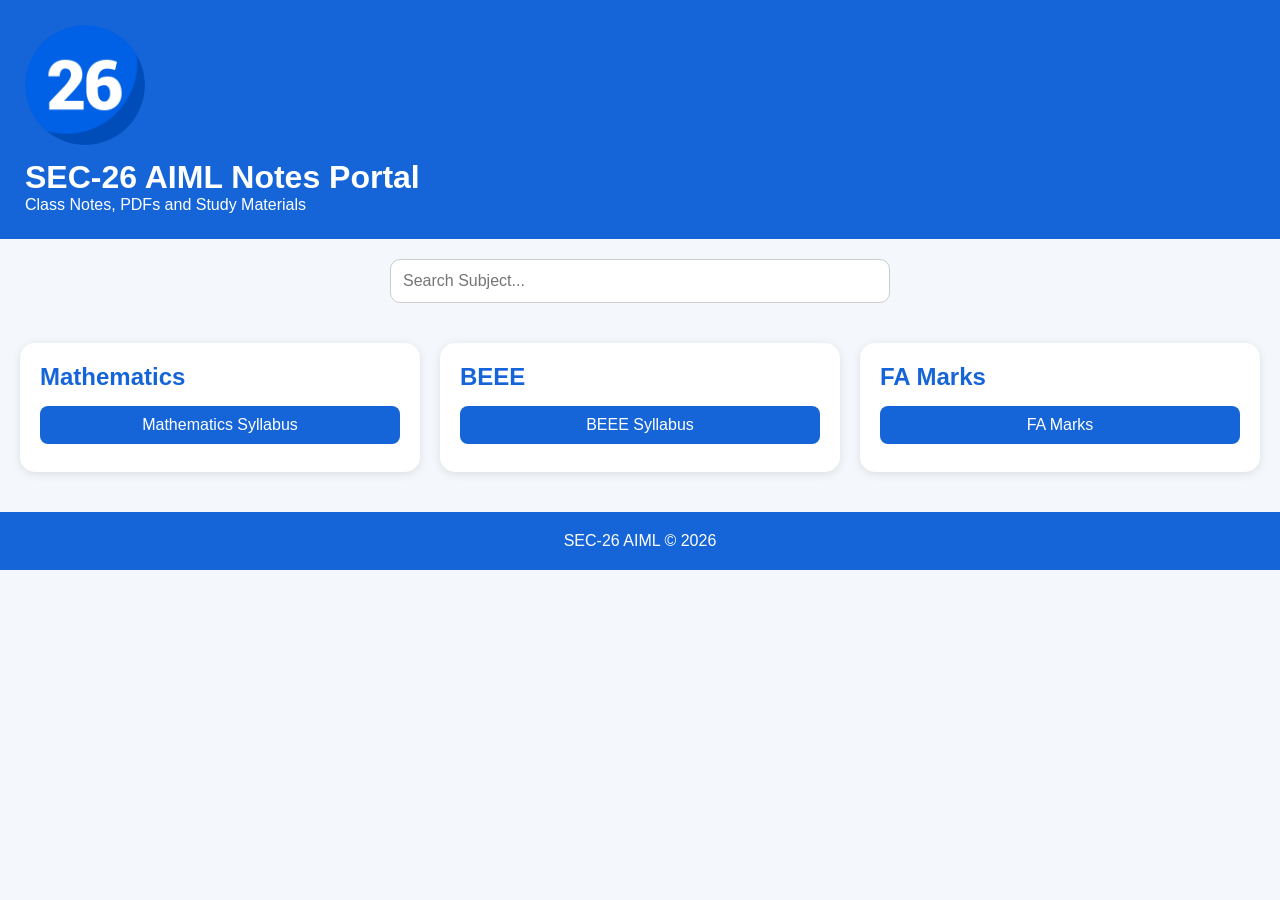
==== index.html @ 78f72f4c "Update index.html" ====
<!DOCTYPE html>
<html lang="en">
<head>
<meta charset="UTF-8">
<meta name="viewport" content="width=device-width, initial-scale=1.0">
<title>SEC-26 AIML Notes Portal</title>

<style>
*{
margin:0;
padding:0;
box-sizing:border-box;
font-family:Arial,sans-serif;
}

body{
background:#f4f7fc;
}

header{
background:#1565d8;
color:white;
text-align:left;
padding:25px;
}

.logo{
width:120px;
height:120px;
border-radius:50%;
margin-bottom:10px;
}

.search-box{
text-align:center;
margin:20px;
}

.search-box input{
width:80%;
max-width:500px;
padding:12px;
font-size:16px;
border-radius:10px;
border:1px solid #ccc;
}

.container{
display:grid;
grid-template-columns:repeat(auto-fit,minmax(280px,1fr));
gap:20px;
padding:20px;
}

.card{
background:white;
padding:20px;
border-radius:15px;
box-shadow:0 2px 10px rgba(0,0,0,0.1);
}

.card h2{
color:#1565d8;
margin-bottom:15px;
}

.card a{
display:block;
padding:10px;
margin:8px 0;
background:#1565d8;
color:white;
text-decoration:none;
border-radius:8px;
text-align:center;
}

.card a:hover{
background:#0d47a1;
}

footer{
text-align:center;
padding:20px;
background:#1565d8;
color:white;
margin-top:20px;
}
</style>

</head>
<body>

<header>
<img src="logo.png" class="logo">
<h1>SEC-26 AIML Notes Portal</h1>
<p>Class Notes, PDFs and Study Materials</p>
</header>

<div class="search-box">
<input type="text" id="search" placeholder="Search Subject...">
</div>

<div class="container">

<div class="card">
<h2>Mathematics</h2>
<a href="syllabus.pdf" target="_blank">
Mathematics Syllabus
</a>
</div>

<div class="card">
<h2>BEEE</h2>
<a href="BEEE%20SYLLABUS.pdf" target="_blank">
BEEE Syllabus
</a>
</div>

<div class="card">
<h2>FA Marks</h2>
<a href="FA%20MARKS.pdf" target="_blank">
FA Marks
</a>
</div>

</div>

<footer>
SEC-26 AIML © 2026
</footer>

<script>
const search=document.getElementById("search");

search.addEventListener("keyup",function(){
let filter=search.value.toLowerCase();
let cards=document.querySelectorAll(".card");

cards.forEach(card=>{
let text=card.innerText.toLowerCase();

if(text.includes(filter)){
card.style.display="block";
}
else{
card.style.display="none";
}
});
});
</script>

</body>
</html>
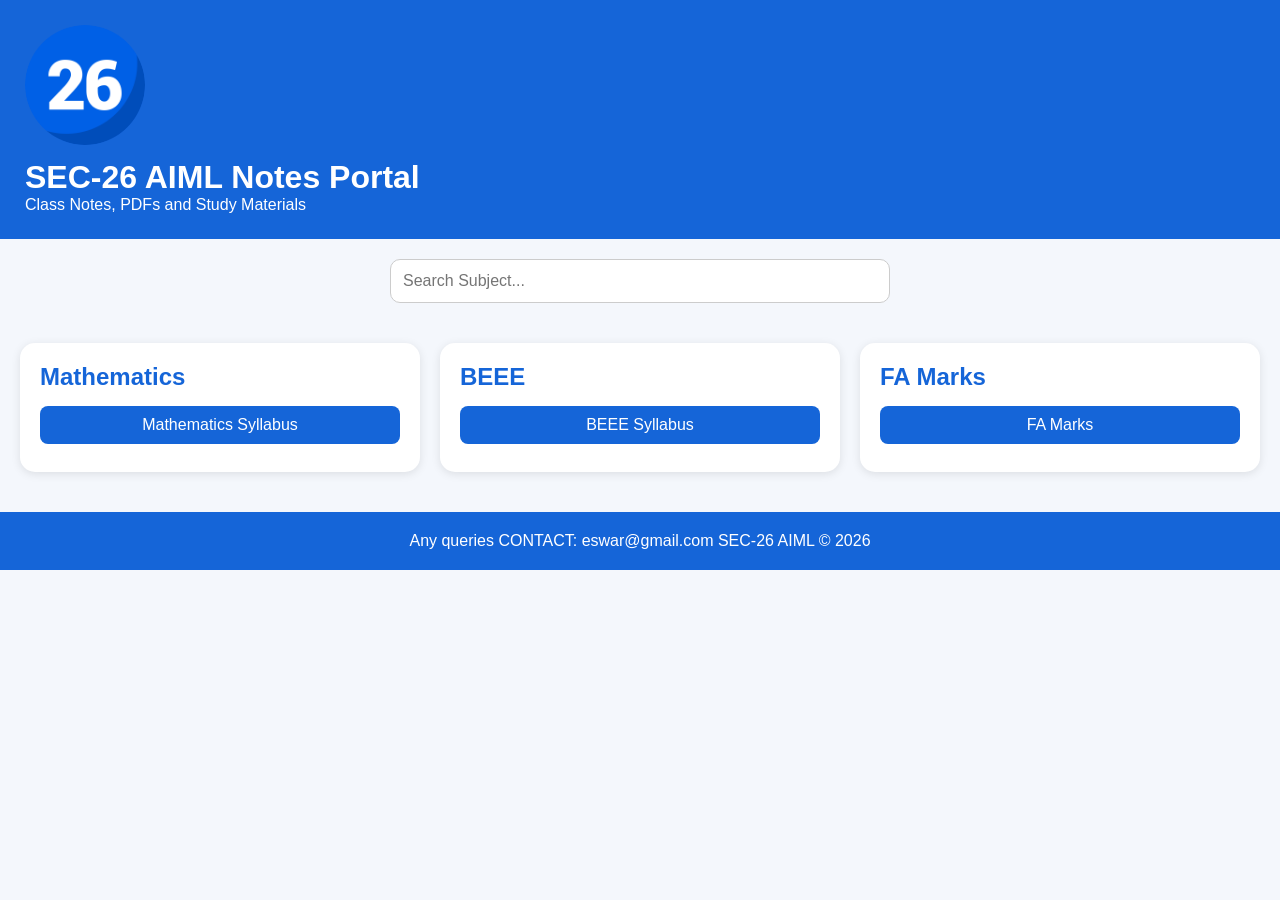
==== commit 2fee65b2: "Update index.html" ====
--- a/index.html
+++ b/index.html
@@ -127,6 +127,8 @@
 </div>
 
 <footer>
+Any queries
+CONTACT: eswar@gmail.com
 SEC-26 AIML © 2026
 </footer>
 
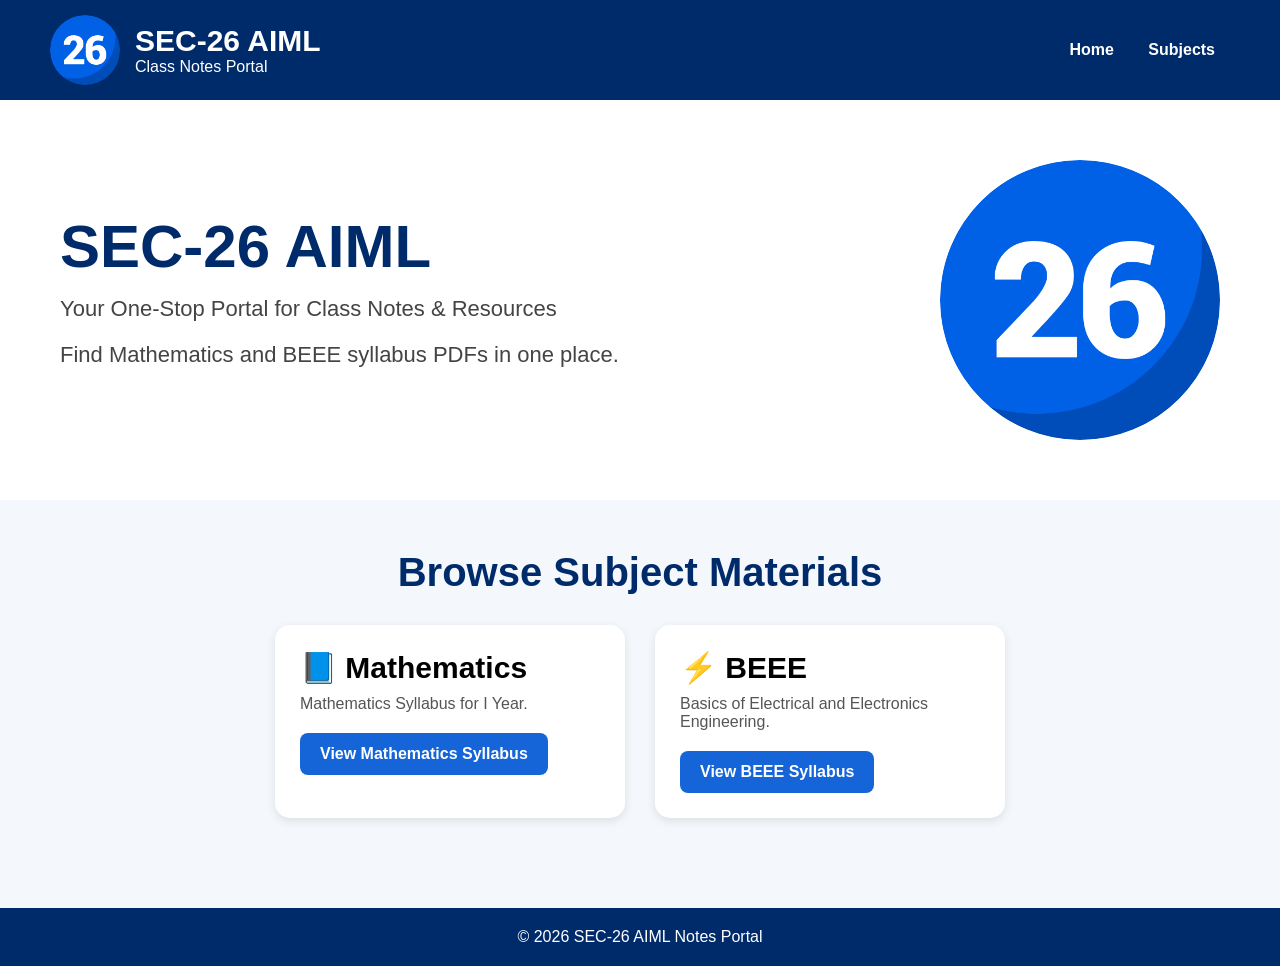
==== commit a78fb1c5: "Update index.html" ====
--- a/index.html
+++ b/index.html
@@ -18,139 +18,220 @@
 }
 
 header{
-background:#1565d8;
-color:white;
-text-align:left;
-padding:25px;
-}
-
-.logo{
-width:120px;
-height:120px;
+background:#002b6b;
+color:white;
+padding:15px 50px;
+display:flex;
+justify-content:space-between;
+align-items:center;
+}
+
+.logo-section{
+display:flex;
+align-items:center;
+gap:15px;
+}
+
+.logo-section img{
+width:70px;
+height:70px;
 border-radius:50%;
-margin-bottom:10px;
-}
-
-.search-box{
+}
+
+.logo-text h1{
+font-size:30px;
+}
+
+.logo-text p{
+font-size:16px;
+}
+
+nav a{
+color:white;
+text-decoration:none;
+margin:0 15px;
+font-weight:bold;
+}
+
+.hero{
+display:flex;
+justify-content:space-between;
+align-items:center;
+padding:60px;
+background:white;
+}
+
+.hero-text{
+max-width:600px;
+}
+
+.hero-text h2{
+font-size:60px;
+color:#002b6b;
+margin-bottom:15px;
+}
+
+.hero-text p{
+font-size:22px;
+color:#444;
+margin-bottom:20px;
+}
+
+.hero img{
+width:280px;
+border-radius:50%;
+}
+
+.subjects{
+padding:50px;
 text-align:center;
-margin:20px;
-}
-
-.search-box input{
-width:80%;
-max-width:500px;
-padding:12px;
-font-size:16px;
-border-radius:10px;
-border:1px solid #ccc;
-}
-
-.container{
-display:grid;
-grid-template-columns:repeat(auto-fit,minmax(280px,1fr));
-gap:20px;
-padding:20px;
+}
+
+.subjects h2{
+font-size:40px;
+color:#002b6b;
+margin-bottom:30px;
+}
+
+.cards{
+display:flex;
+gap:30px;
+justify-content:center;
+flex-wrap:wrap;
 }
 
 .card{
 background:white;
-padding:20px;
+width:350px;
+padding:25px;
 border-radius:15px;
-box-shadow:0 2px 10px rgba(0,0,0,0.1);
-}
-
-.card h2{
-color:#1565d8;
-margin-bottom:15px;
-}
-
-.card a{
-display:block;
-padding:10px;
-margin:8px 0;
+box-shadow:0 3px 10px rgba(0,0,0,0.1);
+text-align:left;
+}
+
+.card h3{
+font-size:30px;
+margin-bottom:10px;
+}
+
+.card p{
+margin-bottom:20px;
+color:#555;
+}
+
+.btn{
+display:inline-block;
 background:#1565d8;
 color:white;
+padding:12px 20px;
+border-radius:8px;
 text-decoration:none;
-border-radius:8px;
-text-align:center;
-}
-
-.card a:hover{
+font-weight:bold;
+}
+
+.btn:hover{
 background:#0d47a1;
 }
 
 footer{
+background:#002b6b;
+color:white;
 text-align:center;
 padding:20px;
-background:#1565d8;
-color:white;
+margin-top:40px;
+}
+
+@media(max-width:768px){
+
+header{
+flex-direction:column;
+gap:15px;
+}
+
+.hero{
+flex-direction:column;
+text-align:center;
+}
+
+.hero-text h2{
+font-size:40px;
+}
+
+.hero img{
 margin-top:20px;
 }
+}
 </style>
-
 </head>
+
 <body>
 
 <header>
-<img src="logo.png" class="logo">
-<h1>SEC-26 AIML Notes Portal</h1>
-<p>Class Notes, PDFs and Study Materials</p>
+<div class="logo-section">
+<img src="logo.png" alt="Logo">
+
+<div class="logo-text">
+<h1>SEC-26 AIML</h1>
+<p>Class Notes Portal</p>
+</div>
+</div>
+
+<nav>
+<a href="#">Home</a>
+<a href="#subjects">Subjects</a>
+</nav>
 </header>
 
-<div class="search-box">
-<input type="text" id="search" placeholder="Search Subject...">
-</div>
-
-<div class="container">
+<section class="hero">
+<div class="hero-text">
+<h2>SEC-26 AIML</h2>
+<p>Your One-Stop Portal for Class Notes & Resources</p>
+
+<p>
+Find Mathematics and BEEE syllabus PDFs in one place.
+</p>
+</div>
+
+<img src="logo.png" alt="Logo">
+</section>
+
+<section class="subjects" id="subjects">
+
+<h2>Browse Subject Materials</h2>
+
+<div class="cards">
 
 <div class="card">
-<h2>Mathematics</h2>
-<a href="syllabus.pdf" target="_blank">
-Mathematics Syllabus
+<h3>📘 Mathematics</h3>
+
+<p>
+Mathematics Syllabus for I Year.
+</p>
+
+<a class="btn" href="syllabus.pdf" target="_blank">
+View Mathematics Syllabus
 </a>
 </div>
 
 <div class="card">
-<h2>BEEE</h2>
-<a href="BEEE%20SYLLABUS.pdf" target="_blank">
-BEEE Syllabus
+<h3>⚡ BEEE</h3>
+
+<p>
+Basics of Electrical and Electronics Engineering.
+</p>
+
+<a class="btn" href="BEEE%20SYLLABUS.pdf" target="_blank">
+View BEEE Syllabus
 </a>
 </div>
 
-<div class="card">
-<h2>FA Marks</h2>
-<a href="FA%20MARKS.pdf" target="_blank">
-FA Marks
-</a>
-</div>
-
-</div>
+</div>
+
+</section>
 
 <footer>
-Any queries
-CONTACT: eswar@gmail.com
-SEC-26 AIML © 2026
+© 2026 SEC-26 AIML Notes Portal
 </footer>
-
-<script>
-const search=document.getElementById("search");
-
-search.addEventListener("keyup",function(){
-let filter=search.value.toLowerCase();
-let cards=document.querySelectorAll(".card");
-
-cards.forEach(card=>{
-let text=card.innerText.toLowerCase();
-
-if(text.includes(filter)){
-card.style.display="block";
-}
-else{
-card.style.display="none";
-}
-});
-});
-</script>
 
 </body>
 </html>
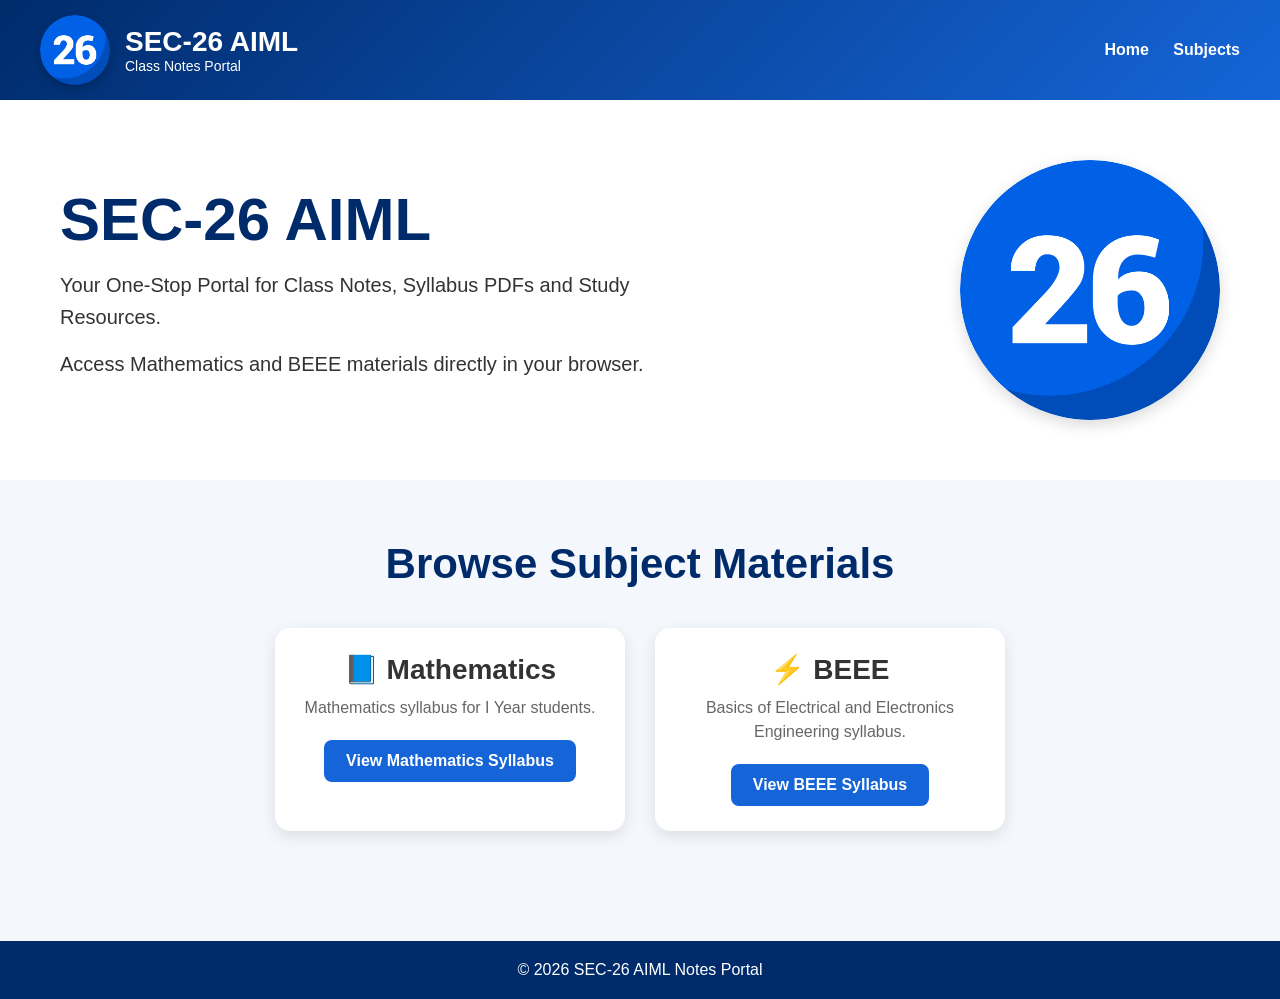
==== commit ba9b24ef: "Update index.html" ====
--- a/index.html
+++ b/index.html
@@ -4,233 +4,81 @@
 <meta charset="UTF-8">
 <meta name="viewport" content="width=device-width, initial-scale=1.0">
 <title>SEC-26 AIML Notes Portal</title>
-
-<style>
-*{
-margin:0;
-padding:0;
-box-sizing:border-box;
-font-family:Arial,sans-serif;
-}
-
-body{
-background:#f4f7fc;
-}
-
-header{
-background:#002b6b;
-color:white;
-padding:15px 50px;
-display:flex;
-justify-content:space-between;
-align-items:center;
-}
-
-.logo-section{
-display:flex;
-align-items:center;
-gap:15px;
-}
-
-.logo-section img{
-width:70px;
-height:70px;
-border-radius:50%;
-}
-
-.logo-text h1{
-font-size:30px;
-}
-
-.logo-text p{
-font-size:16px;
-}
-
-nav a{
-color:white;
-text-decoration:none;
-margin:0 15px;
-font-weight:bold;
-}
-
-.hero{
-display:flex;
-justify-content:space-between;
-align-items:center;
-padding:60px;
-background:white;
-}
-
-.hero-text{
-max-width:600px;
-}
-
-.hero-text h2{
-font-size:60px;
-color:#002b6b;
-margin-bottom:15px;
-}
-
-.hero-text p{
-font-size:22px;
-color:#444;
-margin-bottom:20px;
-}
-
-.hero img{
-width:280px;
-border-radius:50%;
-}
-
-.subjects{
-padding:50px;
-text-align:center;
-}
-
-.subjects h2{
-font-size:40px;
-color:#002b6b;
-margin-bottom:30px;
-}
-
-.cards{
-display:flex;
-gap:30px;
-justify-content:center;
-flex-wrap:wrap;
-}
-
-.card{
-background:white;
-width:350px;
-padding:25px;
-border-radius:15px;
-box-shadow:0 3px 10px rgba(0,0,0,0.1);
-text-align:left;
-}
-
-.card h3{
-font-size:30px;
-margin-bottom:10px;
-}
-
-.card p{
-margin-bottom:20px;
-color:#555;
-}
-
-.btn{
-display:inline-block;
-background:#1565d8;
-color:white;
-padding:12px 20px;
-border-radius:8px;
-text-decoration:none;
-font-weight:bold;
-}
-
-.btn:hover{
-background:#0d47a1;
-}
-
-footer{
-background:#002b6b;
-color:white;
-text-align:center;
-padding:20px;
-margin-top:40px;
-}
-
-@media(max-width:768px){
-
-header{
-flex-direction:column;
-gap:15px;
-}
-
-.hero{
-flex-direction:column;
-text-align:center;
-}
-
-.hero-text h2{
-font-size:40px;
-}
-
-.hero img{
-margin-top:20px;
-}
-}
-</style>
+<link rel="stylesheet" href="style.css">
 </head>
 
 <body>
 
 <header>
-<div class="logo-section">
-<img src="logo.png" alt="Logo">
+    <div class="logo-section">
+        <img src="logo.png" alt="SEC-26 Logo">
 
-<div class="logo-text">
-<h1>SEC-26 AIML</h1>
-<p>Class Notes Portal</p>
-</div>
-</div>
+        <div class="logo-text">
+            <h1>SEC-26 AIML</h1>
+            <p>Class Notes Portal</p>
+        </div>
+    </div>
 
-<nav>
-<a href="#">Home</a>
-<a href="#subjects">Subjects</a>
-</nav>
+    <nav>
+        <a href="#">Home</a>
+        <a href="#subjects">Subjects</a>
+    </nav>
 </header>
 
 <section class="hero">
-<div class="hero-text">
-<h2>SEC-26 AIML</h2>
-<p>Your One-Stop Portal for Class Notes & Resources</p>
+    <div class="hero-text">
+        <h2>SEC-26 AIML</h2>
 
-<p>
-Find Mathematics and BEEE syllabus PDFs in one place.
-</p>
-</div>
+        <p>
+            Your One-Stop Portal for Class Notes,
+            Syllabus PDFs and Study Resources.
+        </p>
 
-<img src="logo.png" alt="Logo">
+        <p>
+            Access Mathematics and BEEE materials
+            directly in your browser.
+        </p>
+    </div>
+
+    <img src="logo.png" alt="Logo">
 </section>
 
 <section class="subjects" id="subjects">
 
-<h2>Browse Subject Materials</h2>
+    <h2>Browse Subject Materials</h2>
 
-<div class="cards">
+    <div class="cards">
 
-<div class="card">
-<h3>📘 Mathematics</h3>
+        <div class="card">
+            <h3>📘 Mathematics</h3>
 
-<p>
-Mathematics Syllabus for I Year.
-</p>
+            <p>
+                Mathematics syllabus for I Year students.
+            </p>
 
-<a class="btn" href="syllabus.pdf" target="_blank">
-View Mathematics Syllabus
-</a>
-</div>
+            <a class="btn" href="syllabus.pdf" target="_blank">
+                View Mathematics Syllabus
+            </a>
+        </div>
 
-<div class="card">
-<h3>⚡ BEEE</h3>
+        <div class="card">
+            <h3>⚡ BEEE</h3>
 
-<p>
-Basics of Electrical and Electronics Engineering.
-</p>
+            <p>
+                Basics of Electrical and Electronics Engineering syllabus.
+            </p>
 
-<a class="btn" href="BEEE%20SYLLABUS.pdf" target="_blank">
-View BEEE Syllabus
-</a>
-</div>
+            <a class="btn" href="BEEE%20SYLLABUS.pdf" target="_blank">
+                View BEEE Syllabus
+            </a>
+        </div>
 
-</div>
+    </div>
 
 </section>
 
 <footer>
-© 2026 SEC-26 AIML Notes Portal
+    © 2026 SEC-26 AIML Notes Portal
 </footer>
 
 </body>
--- a/style.css
+++ b/style.css
@@ -0,0 +1,181 @@
+*{
+margin:0;
+padding:0;
+box-sizing:border-box;
+font-family:'Segoe UI',sans-serif;
+}
+
+body{
+background:#f4f7fc;
+color:#333;
+}
+
+header{
+background:linear-gradient(135deg,#002b6b,#1565d8);
+color:white;
+padding:15px 40px;
+display:flex;
+justify-content:space-between;
+align-items:center;
+flex-wrap:wrap;
+}
+
+.logo-section{
+display:flex;
+align-items:center;
+gap:15px;
+}
+
+.logo-section img{
+width:70px;
+height:70px;
+border-radius:50%;
+box-shadow:0 4px 10px rgba(0,0,0,0.2);
+}
+
+.logo-text h1{
+font-size:28px;
+}
+
+.logo-text p{
+font-size:14px;
+}
+
+nav a{
+color:white;
+text-decoration:none;
+margin-left:20px;
+font-weight:600;
+transition:.3s;
+}
+
+nav a:hover{
+color:#ffd54f;
+}
+
+.hero{
+display:flex;
+justify-content:space-between;
+align-items:center;
+padding:60px;
+background:white;
+}
+
+.hero-text{
+max-width:600px;
+}
+
+.hero-text h2{
+font-size:60px;
+color:#002b6b;
+margin-bottom:15px;
+}
+
+.hero-text p{
+font-size:20px;
+line-height:1.6;
+margin-bottom:15px;
+}
+
+.hero img{
+width:260px;
+border-radius:50%;
+box-shadow:0 5px 15px rgba(0,0,0,0.15);
+}
+
+.subjects{
+padding:60px 20px;
+text-align:center;
+}
+
+.subjects h2{
+font-size:42px;
+color:#002b6b;
+margin-bottom:40px;
+}
+
+.cards{
+display:flex;
+justify-content:center;
+gap:30px;
+flex-wrap:wrap;
+}
+
+.card{
+background:white;
+width:350px;
+padding:25px;
+border-radius:15px;
+box-shadow:0 5px 15px rgba(0,0,0,0.1);
+transition:.3s;
+}
+
+.card:hover{
+transform:translateY(-8px);
+}
+
+.card h3{
+font-size:28px;
+margin-bottom:10px;
+}
+
+.card p{
+color:#666;
+margin-bottom:20px;
+line-height:1.5;
+}
+
+.btn{
+display:inline-block;
+background:#1565d8;
+color:white;
+padding:12px 22px;
+border-radius:8px;
+text-decoration:none;
+font-weight:bold;
+transition:.3s;
+}
+
+.btn:hover{
+background:#0d47a1;
+}
+
+footer{
+background:#002b6b;
+color:white;
+text-align:center;
+padding:20px;
+margin-top:50px;
+}
+
+@media(max-width:768px){
+
+header{
+flex-direction:column;
+text-align:center;
+}
+
+nav{
+margin-top:10px;
+}
+
+.hero{
+flex-direction:column;
+text-align:center;
+padding:40px 20px;
+}
+
+.hero-text h2{
+font-size:40px;
+}
+
+.hero img{
+margin-top:20px;
+width:180px;
+}
+
+.card{
+width:100%;
+max-width:350px;
+}
+}
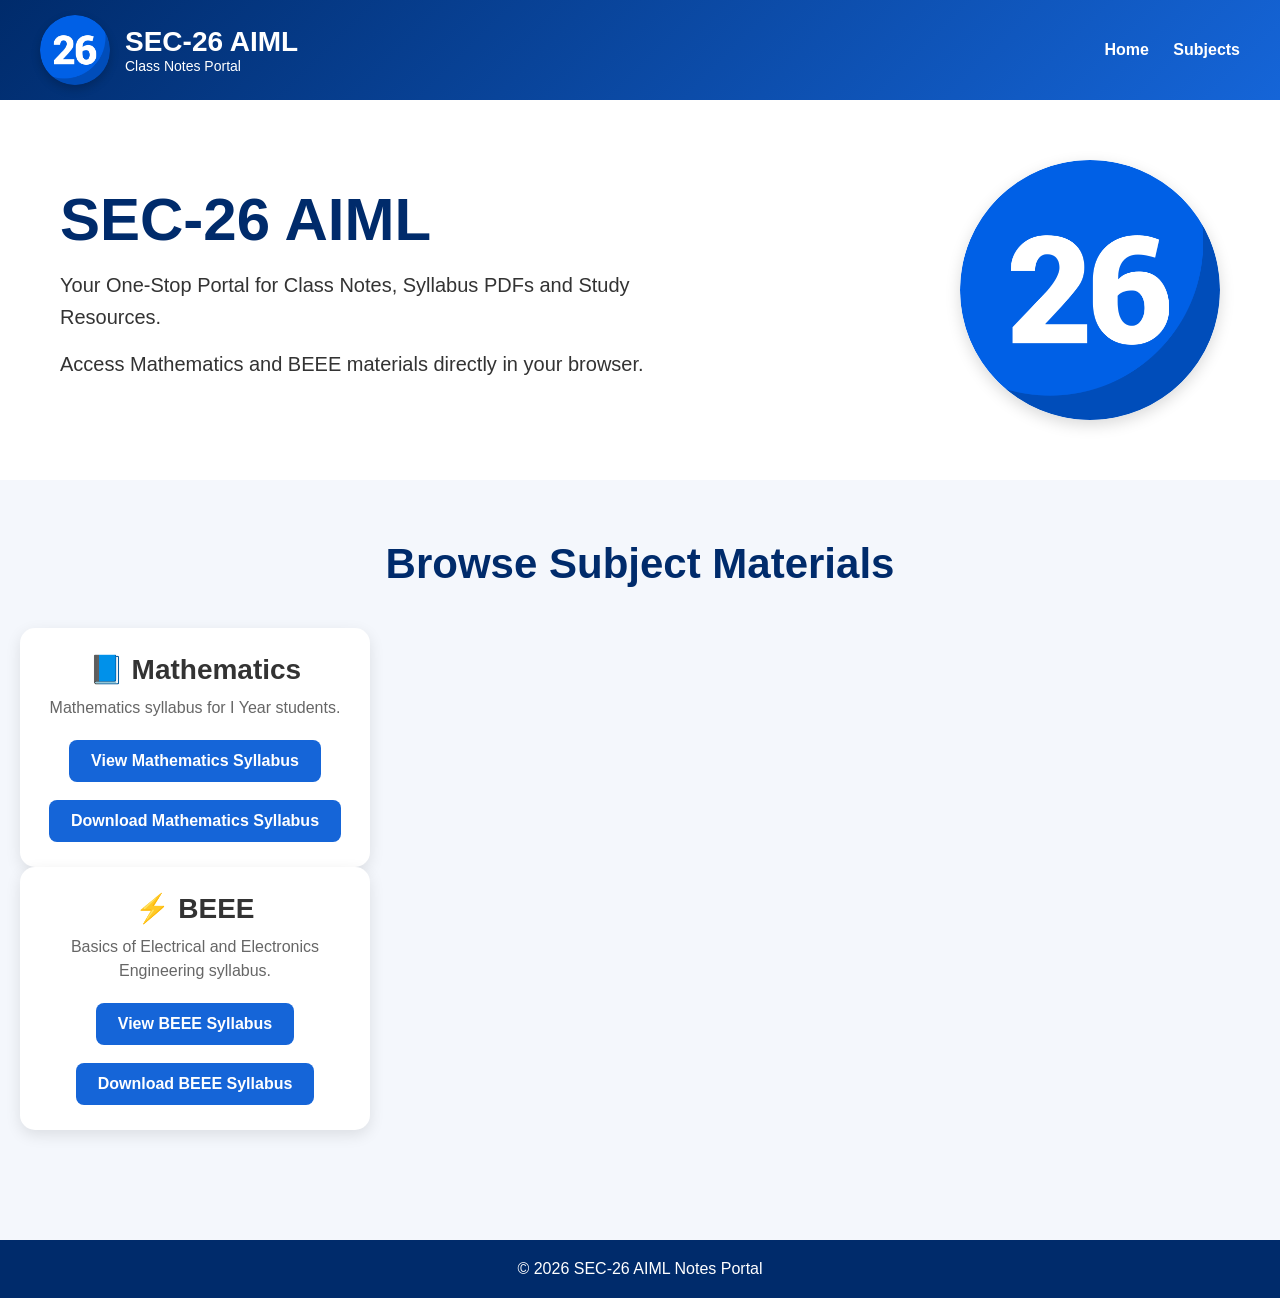
==== commit e9bd179b: "Update index.html" ====
--- a/index.html
+++ b/index.html
@@ -47,31 +47,41 @@
 
     <h2>Browse Subject Materials</h2>
 
-    <div class="cards">
+    <div class="card">
+    <h3>📘 Mathematics</h3>
+
+    <p>
+        Mathematics syllabus for I Year students.
+    </p>
+
+    <a class="btn" href="syllabus.pdf" target="_blank">
+        View Mathematics Syllabus
+    </a>
+
+    <br><br>
+
+    <a class="btn download-btn" href="syllabus.pdf" download>
+        Download Mathematics Syllabus
+    </a>
+</div>
 
         <div class="card">
-            <h3>📘 Mathematics</h3>
+    <h3>⚡ BEEE</h3>
 
-            <p>
-                Mathematics syllabus for I Year students.
-            </p>
+    <p>
+        Basics of Electrical and Electronics Engineering syllabus.
+    </p>
 
-            <a class="btn" href="syllabus.pdf" target="_blank">
-                View Mathematics Syllabus
-            </a>
-        </div>
+    <a class="btn" href="BEEE%20SYLLABUS.pdf" target="_blank">
+        View BEEE Syllabus
+    </a>
 
-        <div class="card">
-            <h3>⚡ BEEE</h3>
+    <br><br>
 
-            <p>
-                Basics of Electrical and Electronics Engineering syllabus.
-            </p>
-
-            <a class="btn" href="BEEE%20SYLLABUS.pdf" target="_blank">
-                View BEEE Syllabus
-            </a>
-        </div>
+    <a class="btn download-btn" href="BEEE%20SYLLABUS.pdf" download>
+        Download BEEE Syllabus
+    </a>
+   </div>
 
     </div>
 
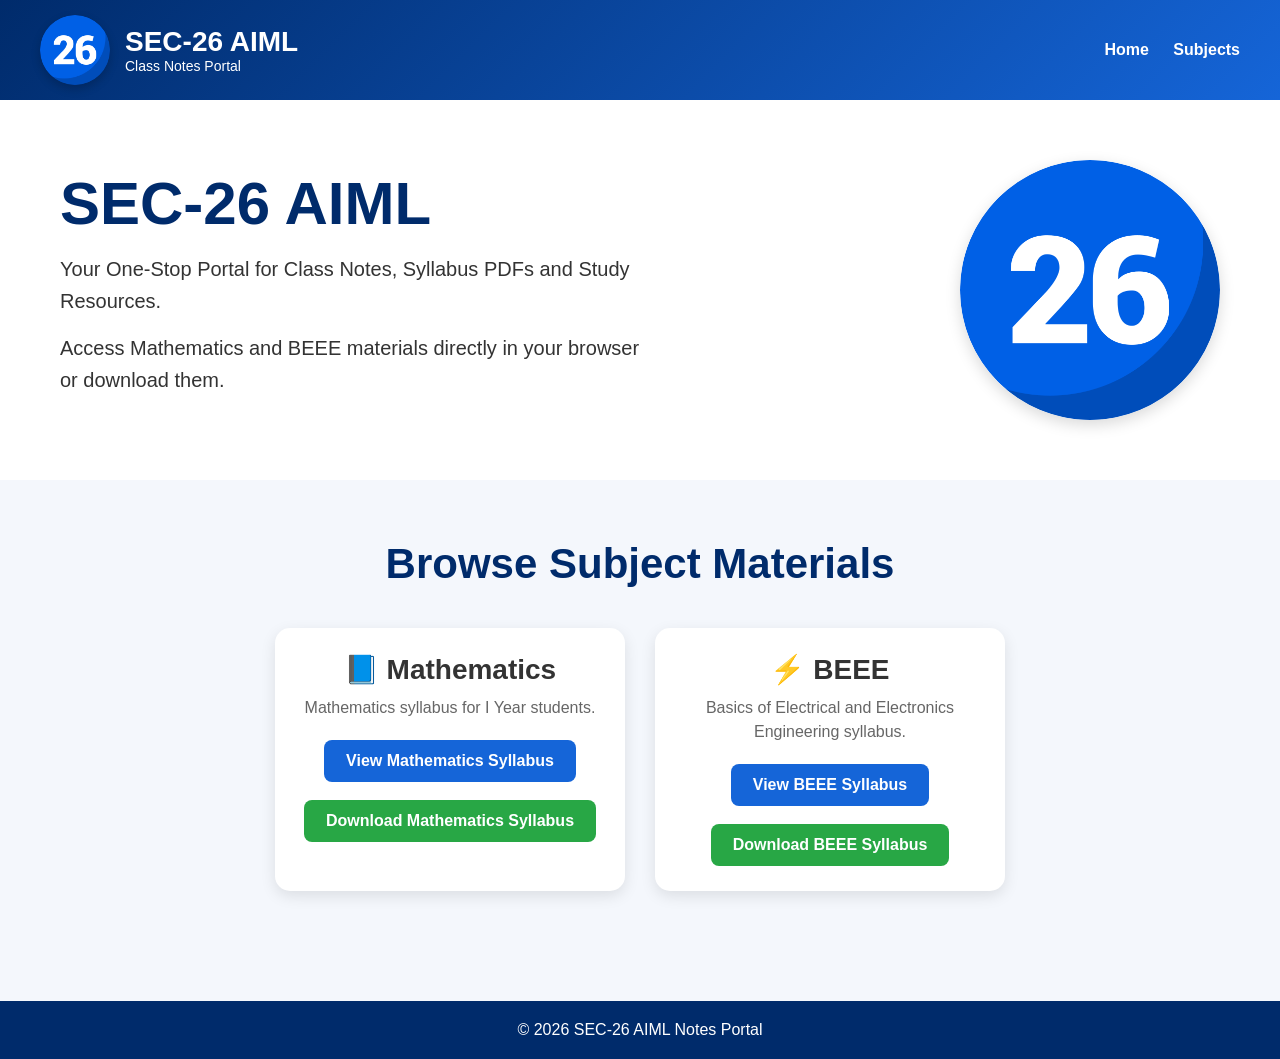
==== commit c843d07d: "Update index.html" ====
--- a/index.html
+++ b/index.html
@@ -36,7 +36,7 @@
 
         <p>
             Access Mathematics and BEEE materials
-            directly in your browser.
+            directly in your browser or download them.
         </p>
     </div>
 
@@ -47,41 +47,45 @@
 
     <h2>Browse Subject Materials</h2>
 
-    <div class="card">
-    <h3>📘 Mathematics</h3>
+    <div class="cards">
 
-    <p>
-        Mathematics syllabus for I Year students.
-    </p>
+        <!-- Mathematics -->
+        <div class="card">
+            <h3>📘 Mathematics</h3>
 
-    <a class="btn" href="syllabus.pdf" target="_blank">
-        View Mathematics Syllabus
-    </a>
+            <p>
+                Mathematics syllabus for I Year students.
+            </p>
 
-    <br><br>
+            <a class="btn" href="syllabus.pdf" target="_blank">
+                View Mathematics Syllabus
+            </a>
 
-    <a class="btn download-btn" href="syllabus.pdf" download>
-        Download Mathematics Syllabus
-    </a>
-</div>
+            <br><br>
 
+            <a class="btn download-btn" href="syllabus.pdf" download>
+                Download Mathematics Syllabus
+            </a>
+        </div>
+
+        <!-- BEEE -->
         <div class="card">
-    <h3>⚡ BEEE</h3>
+            <h3>⚡ BEEE</h3>
 
-    <p>
-        Basics of Electrical and Electronics Engineering syllabus.
-    </p>
+            <p>
+                Basics of Electrical and Electronics Engineering syllabus.
+            </p>
 
-    <a class="btn" href="BEEE%20SYLLABUS.pdf" target="_blank">
-        View BEEE Syllabus
-    </a>
+            <a class="btn" href="BEEE%20SYLLABUS.pdf" target="_blank">
+                View BEEE Syllabus
+            </a>
 
-    <br><br>
+            <br><br>
 
-    <a class="btn download-btn" href="BEEE%20SYLLABUS.pdf" download>
-        Download BEEE Syllabus
-    </a>
-   </div>
+            <a class="btn download-btn" href="BEEE%20SYLLABUS.pdf" download>
+                Download BEEE Syllabus
+            </a>
+        </div>
 
     </div>
 
--- a/style.css
+++ b/style.css
@@ -179,3 +179,10 @@
 max-width:350px;
 }
 }
+.download-btn{
+background:#28a745;
+}
+
+.download-btn:hover{
+background:#1e7e34;
+}
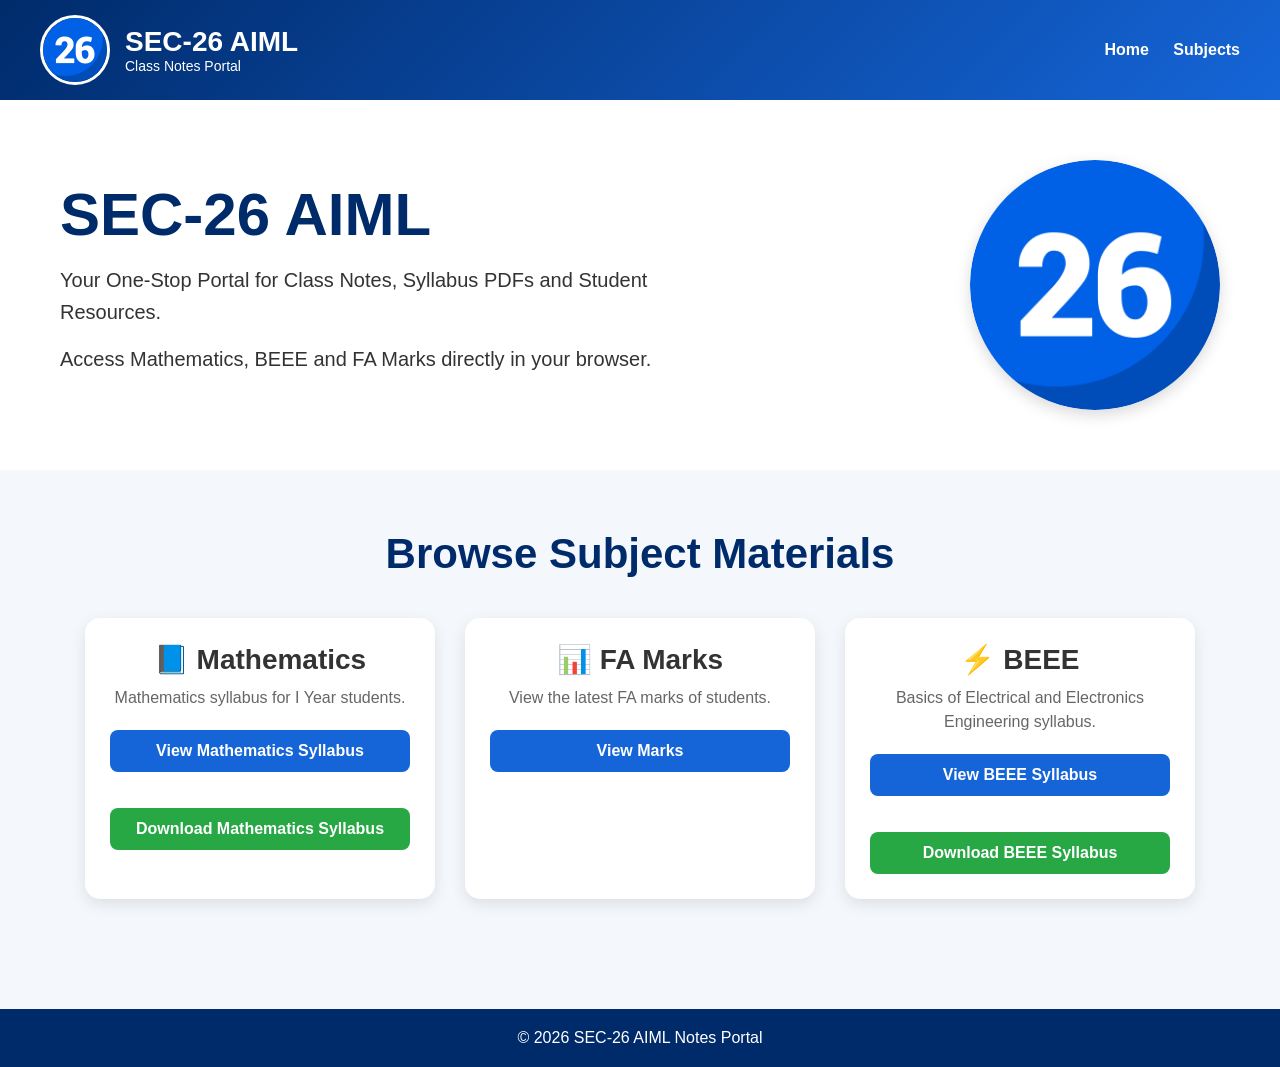
==== commit 11d53720: "Update index.html" ====
--- a/index.html
+++ b/index.html
@@ -31,12 +31,12 @@
 
         <p>
             Your One-Stop Portal for Class Notes,
-            Syllabus PDFs and Study Resources.
+            Syllabus PDFs and Student Resources.
         </p>
 
         <p>
-            Access Mathematics and BEEE materials
-            directly in your browser or download them.
+            Access Mathematics, BEEE and FA Marks
+            directly in your browser.
         </p>
     </div>
 
@@ -65,6 +65,19 @@
 
             <a class="btn download-btn" href="syllabus.pdf" download>
                 Download Mathematics Syllabus
+            </a>
+        </div>
+
+        <!-- FA Marks -->
+        <div class="card marks-card">
+            <h3>📊 FA Marks</h3>
+
+            <p>
+                View the latest FA marks of students.
+            </p>
+
+            <a class="btn marks-btn" href="FA-MARKS.pdf" target="_blank">
+                View Marks
             </a>
         </div>
 
--- a/style.css
+++ b/style.css
@@ -1,188 +1,201 @@
 *{
-margin:0;
-padding:0;
-box-sizing:border-box;
-font-family:'Segoe UI',sans-serif;
+    margin:0;
+    padding:0;
+    box-sizing:border-box;
+    font-family:'Segoe UI',sans-serif;
 }
 
 body{
-background:#f4f7fc;
-color:#333;
-}
-
+    background:#f4f7fc;
+    color:#333;
+}
+
+/* Header */
 header{
-background:linear-gradient(135deg,#002b6b,#1565d8);
-color:white;
-padding:15px 40px;
-display:flex;
-justify-content:space-between;
-align-items:center;
-flex-wrap:wrap;
+    background:linear-gradient(135deg,#002b6b,#1565d8);
+    color:white;
+    padding:15px 40px;
+    display:flex;
+    justify-content:space-between;
+    align-items:center;
+    flex-wrap:wrap;
+    box-shadow:0 2px 10px rgba(0,0,0,0.15);
 }
 
 .logo-section{
-display:flex;
-align-items:center;
-gap:15px;
+    display:flex;
+    align-items:center;
+    gap:15px;
 }
 
 .logo-section img{
-width:70px;
-height:70px;
-border-radius:50%;
-box-shadow:0 4px 10px rgba(0,0,0,0.2);
+    width:70px;
+    height:70px;
+    border-radius:50%;
+    border:3px solid white;
 }
 
 .logo-text h1{
-font-size:28px;
+    font-size:28px;
 }
 
 .logo-text p{
-font-size:14px;
-}
-
+    font-size:14px;
+}
+
+/* Navigation */
 nav a{
-color:white;
-text-decoration:none;
-margin-left:20px;
-font-weight:600;
-transition:.3s;
+    color:white;
+    text-decoration:none;
+    margin-left:20px;
+    font-weight:600;
+    transition:0.3s;
 }
 
 nav a:hover{
-color:#ffd54f;
-}
-
+    color:#ffd54f;
+}
+
+/* Hero Section */
 .hero{
-display:flex;
-justify-content:space-between;
-align-items:center;
-padding:60px;
-background:white;
+    display:flex;
+    justify-content:space-between;
+    align-items:center;
+    padding:60px;
+    background:white;
 }
 
 .hero-text{
-max-width:600px;
+    max-width:600px;
 }
 
 .hero-text h2{
-font-size:60px;
-color:#002b6b;
-margin-bottom:15px;
+    font-size:60px;
+    color:#002b6b;
+    margin-bottom:15px;
 }
 
 .hero-text p{
-font-size:20px;
-line-height:1.6;
-margin-bottom:15px;
+    font-size:20px;
+    line-height:1.6;
+    margin-bottom:15px;
 }
 
 .hero img{
-width:260px;
-border-radius:50%;
-box-shadow:0 5px 15px rgba(0,0,0,0.15);
-}
-
+    width:250px;
+    border-radius:50%;
+    box-shadow:0 5px 15px rgba(0,0,0,0.15);
+}
+
+/* Subjects Section */
 .subjects{
-padding:60px 20px;
-text-align:center;
+    padding:60px 20px;
+    text-align:center;
 }
 
 .subjects h2{
-font-size:42px;
-color:#002b6b;
-margin-bottom:40px;
-}
-
+    font-size:42px;
+    color:#002b6b;
+    margin-bottom:40px;
+}
+
+/* Cards */
 .cards{
-display:flex;
-justify-content:center;
-gap:30px;
-flex-wrap:wrap;
+    display:flex;
+    justify-content:center;
+    gap:30px;
+    flex-wrap:wrap;
 }
 
 .card{
-background:white;
-width:350px;
-padding:25px;
-border-radius:15px;
-box-shadow:0 5px 15px rgba(0,0,0,0.1);
-transition:.3s;
+    background:white;
+    width:350px;
+    padding:25px;
+    border-radius:15px;
+    box-shadow:0 5px 15px rgba(0,0,0,0.1);
+    transition:0.3s;
 }
 
 .card:hover{
-transform:translateY(-8px);
+    transform:translateY(-8px);
 }
 
 .card h3{
-font-size:28px;
-margin-bottom:10px;
+    font-size:28px;
+    margin-bottom:10px;
 }
 
 .card p{
-color:#666;
-margin-bottom:20px;
-line-height:1.5;
-}
-
+    color:#666;
+    margin-bottom:20px;
+    line-height:1.5;
+}
+
+/* Buttons */
 .btn{
-display:inline-block;
-background:#1565d8;
-color:white;
-padding:12px 22px;
-border-radius:8px;
-text-decoration:none;
-font-weight:bold;
-transition:.3s;
+    display:block;
+    width:100%;
+    text-align:center;
+    background:#1565d8;
+    color:white;
+    padding:12px;
+    border-radius:8px;
+    text-decoration:none;
+    font-weight:bold;
+    transition:0.3s;
 }
 
 .btn:hover{
-background:#0d47a1;
-}
-
+    background:#0d47a1;
+}
+
+.download-btn{
+    background:#28a745;
+}
+
+.download-btn:hover{
+    background:#1e7e34;
+}
+
+/* Footer */
 footer{
-background:#002b6b;
-color:white;
-text-align:center;
-padding:20px;
-margin-top:50px;
-}
-
+    background:#002b6b;
+    color:white;
+    text-align:center;
+    padding:20px;
+    margin-top:50px;
+}
+
+/* Mobile */
 @media(max-width:768px){
 
-header{
-flex-direction:column;
-text-align:center;
-}
-
-nav{
-margin-top:10px;
-}
-
-.hero{
-flex-direction:column;
-text-align:center;
-padding:40px 20px;
-}
-
-.hero-text h2{
-font-size:40px;
-}
-
-.hero img{
-margin-top:20px;
-width:180px;
-}
-
-.card{
-width:100%;
-max-width:350px;
-}
-}
-.download-btn{
-background:#28a745;
-}
-
-.download-btn:hover{
-background:#1e7e34;
-}
+    header{
+        flex-direction:column;
+        text-align:center;
+        gap:15px;
+    }
+
+    nav{
+        margin-top:10px;
+    }
+
+    .hero{
+        flex-direction:column;
+        text-align:center;
+        padding:40px 20px;
+    }
+
+    .hero-text h2{
+        font-size:40px;
+    }
+
+    .hero img{
+        margin-top:20px;
+        width:180px;
+    }
+
+    .card{
+        width:100%;
+        max-width:350px;
+    }
+}
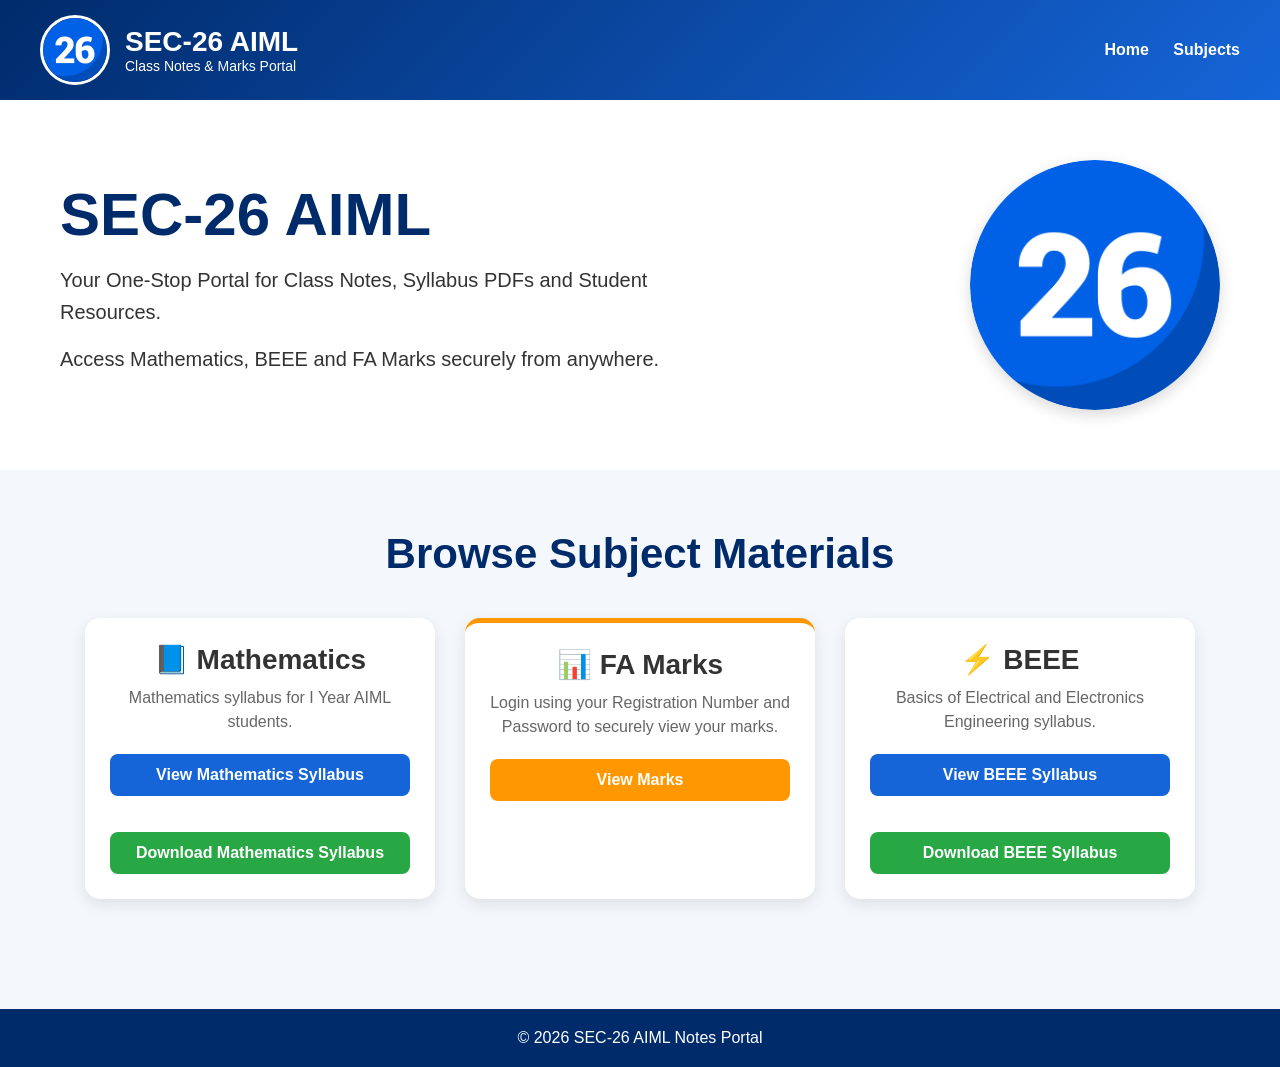
==== commit 57246dcb: "Update index.html" ====
--- a/index.html
+++ b/index.html
@@ -15,7 +15,7 @@
 
         <div class="logo-text">
             <h1>SEC-26 AIML</h1>
-            <p>Class Notes Portal</p>
+            <p>Class Notes & Marks Portal</p>
         </div>
     </div>
 
@@ -36,7 +36,7 @@
 
         <p>
             Access Mathematics, BEEE and FA Marks
-            directly in your browser.
+            securely from anywhere.
         </p>
     </div>
 
@@ -54,7 +54,7 @@
             <h3>📘 Mathematics</h3>
 
             <p>
-                Mathematics syllabus for I Year students.
+                Mathematics syllabus for I Year AIML students.
             </p>
 
             <a class="btn" href="syllabus.pdf" target="_blank">
@@ -73,10 +73,11 @@
             <h3>📊 FA Marks</h3>
 
             <p>
-                View the latest FA marks of students.
+                Login using your Registration Number and Password to
+                securely view your marks.
             </p>
 
-            <a class="btn marks-btn" href="FA-MARKS.pdf" target="_blank">
+            <a class="btn marks-btn" href="login.html">
                 View Marks
             </a>
         </div>
--- a/style.css
+++ b/style.css
@@ -4,7 +4,6 @@
     box-sizing:border-box;
     font-family:'Segoe UI',sans-serif;
 }
-
 body{
     background:#f4f7fc;
     color:#333;
@@ -87,7 +86,7 @@
     box-shadow:0 5px 15px rgba(0,0,0,0.15);
 }
 
-/* Subjects Section */
+/* Subjects */
 .subjects{
     padding:60px 20px;
     text-align:center;
@@ -149,12 +148,26 @@
     background:#0d47a1;
 }
 
+/* Download Button */
 .download-btn{
     background:#28a745;
 }
 
 .download-btn:hover{
     background:#1e7e34;
+}
+
+/* FA Marks Card */
+.marks-card{
+    border-top:5px solid #ff9800;
+}
+
+.marks-btn{
+    background:#ff9800;
+}
+
+.marks-btn:hover{
+    background:#e68900;
 }
 
 /* Footer */
@@ -166,7 +179,7 @@
     margin-top:50px;
 }
 
-/* Mobile */
+/* Mobile Responsive */
 @media(max-width:768px){
 
     header{
